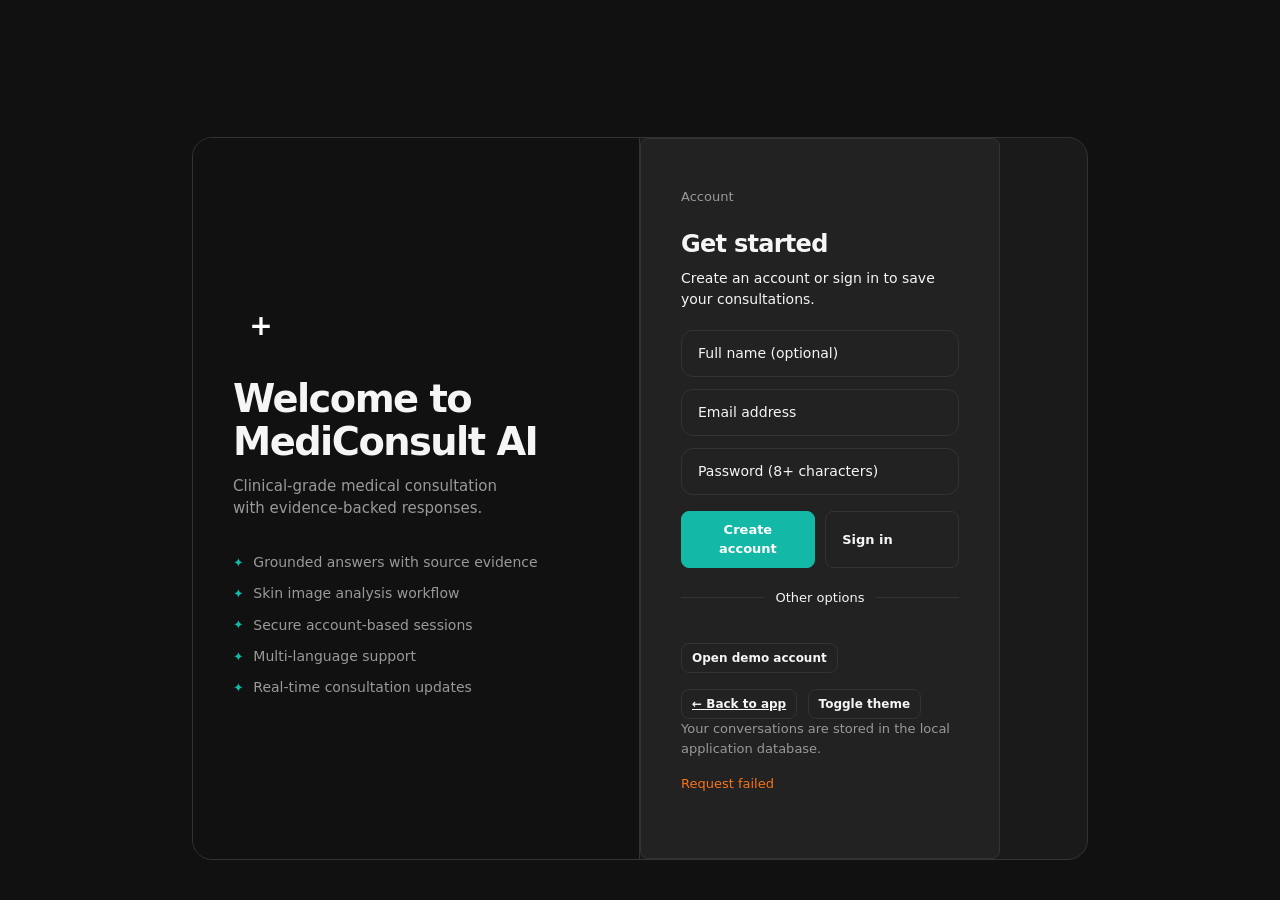
==== web_interface/login.html @ 3e10a83a "Simplify UI/UX - fix bugs and improve user experience - Simplified CSS design system (reduced comple" ====
<!DOCTYPE html>
<html lang="en">

<head>
    <meta charset="UTF-8">
    <meta name="viewport" content="width=device-width, initial-scale=1.0">
    <title>MediConsult AI | Sign In</title>
    <meta name="description" content="Create an account or sign in to MediConsult AI to access secure medical consultations.">
    <link rel="preconnect" href="https://fonts.googleapis.com">
    <link rel="preconnect" href="https://fonts.gstatic.com" crossorigin>
    <link
        href="https://fonts.googleapis.com/css2?family=Manrope:wght@400;500;600;700;800&family=Space+Grotesk:wght@500;600;700&display=swap"
        rel="stylesheet">
    <link rel="stylesheet" href="css/chat_style.css?v=4.0">
    <script src="https://accounts.google.com/gsi/client" async defer></script>
    <script src="js/config.js" defer></script>
    <script src="js/utils.js" defer></script>
    <script src="js/api.js" defer></script>
    <script src="js/auth.js" defer></script>
    <style>
        body {
            display: grid;
            place-items: center;
            padding: 1.5rem;
            min-height: 100vh;
        }

        .login-wrapper {
            width: min(100%, 56rem);
            display: grid;
            grid-template-columns: 1fr 1fr;
            overflow: hidden;
            background: var(--bg2);
            border: 1px solid var(--border);
            border-radius: 1.25rem;
            box-shadow: var(--shadow-lg);
        }

        .login-hero {
            padding: 3rem 2.5rem;
            display: flex;
            flex-direction: column;
            justify-content: center;
            background: var(--bg);
            border-right: 1px solid var(--border);
            position: relative;
            overflow: hidden;
        }

        .login-hero::before {
            content: '';
            position: absolute;
            top: -20%;
            right: -20%;
            width: 280px;
            height: 280px;
            border-radius: 50%;
            background: radial-gradient(circle, var(--glow), transparent 70%);
            filter: blur(40px);
            pointer-events: none;
        }

        .login-hero .brand-mark__icon {
            width: 3.5rem;
            height: 3.5rem;
            font-size: 1.75rem;
            font-weight: 800;
            margin-bottom: 1.5rem;
            background: var(--gradient);
            color: #fff;
            border-radius: 1rem;
            display: grid;
            place-items: center;
        }

        .login-hero h1 {
            margin: 0 0 0.75rem;
            font-family: var(--font-display);
            font-size: clamp(1.8rem, 4vw, 2.4rem);
            line-height: 1.1;
            letter-spacing: -0.04em;
        }

        .login-hero p {
            color: var(--text2);
            font-size: 0.9375rem;
            margin: 0;
            max-width: 28ch;
        }

        .login-features {
            display: grid;
            gap: 0.65rem;
            margin-top: 2rem;
            padding: 0;
            list-style: none;
        }

        .login-features li {
            font-size: 0.875rem;
            display: flex;
            align-items: center;
            gap: 0.6rem;
            color: var(--text2);
        }

        .login-features li::before {
            content: '✦';
            color: var(--accent);
            font-size: 0.8rem;
            flex-shrink: 0;
        }

        .login-card {
            padding: 3rem 2.5rem;
            display: flex;
            flex-direction: column;
            justify-content: center;
        }

        .auth-form {
            display: grid;
            gap: 0.75rem;
            margin-top: 1.25rem;
        }

        .auth-form input {
            width: 100%;
            padding: 0.75rem 1rem;
            border-radius: 0.75rem;
            border: 1px solid var(--border);
            background: var(--card);
            color: var(--text);
            font-size: 0.875rem;
            transition: all var(--dur) var(--ease);
        }

        .auth-form input:focus {
            outline: none;
            border-color: var(--accent);
            background: var(--bg2);
            box-shadow: 0 0 0 3px var(--glow);
        }

        .auth-form input::placeholder {
            color: var(--text3);
        }

        .auth-row {
            display: grid;
            gap: 0.65rem;
            grid-template-columns: repeat(2, minmax(0, 1fr));
            margin-top: 0.25rem;
        }

        .auth-separator {
            display: flex;
            align-items: center;
            gap: 0.75rem;
            margin: 1.25rem 0;
            color: var(--text3);
            font-size: 0.8125rem;
        }

        .auth-separator::before,
        .auth-separator::after {
            content: '';
            flex: 1;
            height: 1px;
            background: var(--border);
        }

        .login-status,
        .login-helper {
            color: var(--text3);
            font-size: 0.8125rem;
            margin-top: 1rem;
        }

        .login-actions,
        .optional-auth {
            display: flex;
            gap: 0.65rem;
            flex-wrap: wrap;
            margin-top: 1rem;
        }

        @media (max-width: 720px) {
            .login-wrapper {
                grid-template-columns: 1fr;
            }

            .login-hero {
                padding: 2rem 1.5rem;
                border-right: none;
                border-bottom: 1px solid var(--border);
            }

            .login-features {
                display: none;
            }

            .login-card {
                padding: 2rem 1.5rem;
            }
        }
    </style>
</head>

<body data-theme="dark">
    <div class="page-noise" aria-hidden="true"></div>
    <div class="ambient ambient-one" aria-hidden="true"></div>
    <div class="ambient ambient-two" aria-hidden="true"></div>

    <main class="glass-card login-wrapper" id="loginWrapper">
        <div class="login-hero">
            <div class="brand-mark__icon">+</div>
            <h1>Welcome to MediConsult AI</h1>
            <p>Clinical-grade medical consultation with evidence-backed responses.</p>

            <ul class="login-features">
                <li>Grounded answers with source evidence</li>
                <li>Skin image analysis workflow</li>
                <li>Secure account-based sessions</li>
                <li>Multi-language support</li>
                <li>Real-time consultation updates</li>
            </ul>
        </div>

        <div class="login-card">
            <p class="eyebrow">Account</p>
            <h2 style="margin:0.25rem 0 0.35rem;font-family:var(--font-display);font-size:1.5rem;letter-spacing:-0.03em">Get started</h2>
            <p style="color:var(--text-muted);font-size:0.875rem;margin:0">Create an account or sign in to save your consultations.</p>

            <form class="auth-form" id="authForm">
                <input id="fullNameInput" type="text" placeholder="Full name (optional)" autocomplete="name">
                <input id="emailInput" type="email" placeholder="Email address" required autocomplete="email">
                <input id="passwordInput" type="password" placeholder="Password (8+ characters)" minlength="8" required
                    autocomplete="new-password">
                <div class="auth-row">
                    <button class="btn btn-primary" id="registerBtn" type="submit">Create account</button>
                    <button class="btn btn-secondary" id="loginBtn" type="button">Sign in</button>
                </div>
            </form>

            <div class="auth-separator">Other options</div>
            <div class="optional-auth">
                <div id="googleSection" hidden>
                    <div id="g_id_signin"></div>
                </div>
                <button class="btn btn-ghost btn-sm" id="demoLoginBtn" type="button" hidden>Open demo
                    account</button>
            </div>

            <div class="login-actions">
                <a class="btn btn-secondary btn-sm" href="/">← Back to app</a>
                <button class="btn btn-ghost btn-sm" id="toggleThemeBtn" type="button">Toggle theme</button>
            </div>

            <p class="login-helper">Your conversations are stored in the local application database.</p>
            <p class="login-status" id="loginStatus" style="color:var(--danger)">Loading authentication options…</p>
        </div>
    </main>

    <script>
        document.addEventListener('DOMContentLoaded', async () => {
            const currentUser = await window.auth.ensureSession();
            if (currentUser) {
                window.location.href = '/';
                return;
            }

            const fullNameInput = document.getElementById('fullNameInput');
            const emailInput = document.getElementById('emailInput');
            const passwordInput = document.getElementById('passwordInput');
            const loginStatus = document.getElementById('loginStatus');
            const registerBtn = document.getElementById('registerBtn');
            const loginBtn = document.getElementById('loginBtn');
            const demoButton = document.getElementById('demoLoginBtn');
            const toggleThemeBtn = document.getElementById('toggleThemeBtn');

            const withPendingState = async (message, action) => {
                registerBtn.disabled = true;
                loginBtn.disabled = true;
                demoButton.disabled = true;
                loginStatus.textContent = message;
                try {
                    await action();
                } finally {
                    registerBtn.disabled = false;
                    loginBtn.disabled = false;
                    demoButton.disabled = false;
                }
            };

            toggleThemeBtn.addEventListener('click', () => {
                document.body.dataset.theme = document.body.dataset.theme === 'dark' ? 'light' : 'dark';
            });

            document.getElementById('authForm').addEventListener('submit', async (event) => {
                event.preventDefault();
                await withPendingState('Creating account…', async () => {
                    const user = await window.auth.registerLocal({
                        fullName: fullNameInput.value.trim(),
                        email: emailInput.value.trim(),
                        password: passwordInput.value,
                    });
                    loginStatus.textContent = `Signed in as ${user.email}`;
                    window.location.href = '/';
                }).catch((error) => {
                    loginStatus.textContent = error.message;
                });
            });

            loginBtn.addEventListener('click', async () => {
                await withPendingState('Signing in…', async () => {
                    const user = await window.auth.loginLocal({
                        email: emailInput.value.trim(),
                        password: passwordInput.value,
                    });
                    loginStatus.textContent = `Signed in as ${user.email}`;
                    window.location.href = '/';
                }).catch((error) => {
                    loginStatus.textContent = error.message;
                });
            });

            demoButton.addEventListener('click', async () => {
                await withPendingState('Opening demo account…', async () => {
                    await window.auth.loginDemo('Guest Reviewer');
                    window.location.href = '/';
                }).catch((error) => {
                    loginStatus.textContent = error.message;
                });
            });

            try {
                const config = await window.api.getAuthConfig();
                const authModes = ['Local account access is ready.'];
                if (config.google_enabled) authModes.push('Google sign-in available.');
                if (config.demo_enabled) authModes.push('Demo access optional.');
                loginStatus.textContent = authModes.join(' ');

                if (config.demo_enabled) {
                    demoButton.hidden = false;
                }

                if (config.google_enabled && window.google?.accounts?.id) {
                    document.getElementById('googleSection').hidden = false;
                    window.google.accounts.id.initialize({
                        client_id: config.google_client_id,
                        callback: async ({ credential }) => {
                            loginStatus.textContent = 'Verifying Google sign-in…';
                            try {
                                const payload = await window.api.authenticateGoogle(credential);
                                window.auth.persistSession(payload);
                                window.location.href = '/';
                            } catch (error) {
                                loginStatus.textContent = error.message;
                            }
                        },
                    });

                    window.google.accounts.id.renderButton(document.getElementById('g_id_signin'), {
                        theme: 'outline',
                        size: 'large',
                        text: 'continue_with',
                        shape: 'pill',
                    });
                }
            } catch (error) {
                loginStatus.textContent = error.message;
            }
        });
    </script>
</body>

</html>
---- web_interface/css/chat_style.css ----
/* MediConsult AI — Simplified Design System */

:root {
  --font: system-ui, sans-serif;
  --bg: #fafafa; --bg2: #fff; --text: #1a1a1a; --text2: #666;
  --accent: #0d9488; --success: #16a34a; --danger: #ea580c;
  --border: #e5e5e5; --card: #fff;
  --shadow: 0 1px 3px rgba(0,0,0,0.1);
  --radius: 8px;
}

body[data-theme='dark'] {
  --bg: #111; --bg2: #1a1a1a; --text: #f5f5f5; --text2: #999;
  --accent: #14b8a6; --success: #22c55e; --danger: #f97316;
  --border: #333; --card: #222;
  --shadow: 0 1px 3px rgba(0,0,0,0.3);
}

* { box-sizing: border-box; margin: 0; padding: 0; }
body { font-family: var(--font); font-size: 14px; line-height: 1.5; background: var(--bg); color: var(--text); min-height: 100vh; }
button, input, textarea { font: inherit; }
button { cursor: pointer; }
a { color: var(--accent); }

/* ── Buttons ───────────────────────────────────── */
.btn { display: inline-flex; align-items: center; gap: 6px; padding: 8px 16px; border-radius: var(--radius); font-weight: 600; font-size: 13px; border: 1px solid var(--border); background: var(--card); color: var(--text); transition: all 150ms; }
.btn:hover { background: var(--bg); }
.btn-primary { background: var(--accent); color: #fff; border-color: var(--accent); }
.btn-primary:hover { opacity: 0.9; }
.btn-sm { padding: 5px 10px; font-size: 12px; }
.btn-icon { width: 32px; height: 32px; padding: 0; border-radius: 6px; display: grid; place-items: center; }
.btn-danger { background: rgba(239,68,68,0.1); color: #ef4444; border-color: rgba(239,68,68,0.2); }

/* ── Header ────────────────────────────────────── */
.site-header { position: sticky; top: 0; z-index: 50; display: flex; align-items: center; justify-content: space-between; padding: 8px 16px; background: var(--bg); border-bottom: 1px solid var(--border); }
.brand { display: flex; align-items: center; gap: 8px; font-weight: 700; font-size: 15px; }
.brand-icon { width: 32px; height: 32px; border-radius: 6px; background: var(--accent); display: grid; place-items: center; color: #fff; font-weight: 700; }
.header-actions { display: flex; gap: 8px; }
.language-pill select { background: var(--card); border: 1px solid var(--border); color: var(--text); padding: 4px 8px; border-radius: 4px; }

/* ── App Layout ─────────────────────────────────── */
.app-layout { display: grid; grid-template-columns: 260px 1fr; height: calc(100vh - 49px); }
.app-sidebar { border-right: 1px solid var(--border); display: flex; flex-direction: column; overflow: hidden; }
.sidebar-top { padding: 8px; border-bottom: 1px solid var(--border); }
.sidebar-search { width: 100%; padding: 8px 12px; border-radius: var(--radius); border: 1px solid var(--border); background: var(--card); color: var(--text); font-size: 13px; }
.sidebar-search:focus { outline: none; border-color: var(--accent); }
.session-list { flex: 1; overflow-y: auto; padding: 8px; display: flex; flex-direction: column; gap: 4px; }
.session-item { padding: 10px 12px; border-radius: var(--radius); cursor: pointer; transition: background 150ms; display: flex; flex-direction: column; gap: 2px; position: relative; }
.session-item:hover { background: var(--bg); }
.session-item.is-active { background: var(--bg); border-left: 2px solid var(--accent); }
.session-item__title { font-weight: 600; font-size: 13px; white-space: nowrap; overflow: hidden; text-overflow: ellipsis; }
.session-item__snippet { color: var(--text2); font-size: 12px; display: -webkit-box; -webkit-box-orient: vertical; -webkit-line-clamp: 1; overflow: hidden; }
.session-item__delete { position: absolute; top: 8px; right: 8px; width: 24px; height: 24px; border-radius: 4px; display: grid; place-items: center; opacity: 0; transition: opacity 150ms; color: var(--text2); background: transparent; border: none; font-size: 14px; }
.session-item:hover .session-item__delete { opacity: 1; }
.session-item__delete:hover { background: rgba(249,115,22,0.1); color: var(--danger); }
.sidebar-bottom { padding: 8px; border-top: 1px solid var(--border); display: flex; gap: 8px; flex-wrap: wrap; }

/* ── Chat Area ─────────────────────────────────── */
.chat-area { display: flex; flex-direction: column; overflow: hidden; }
.chat-top { padding: 10px 16px; border-bottom: 1px solid var(--border); display: flex; align-items: center; justify-content: space-between; }
.chat-title { font-weight: 600; font-size: 14px; }
.messages-area { flex: 1; overflow-y: auto; padding: 16px; display: flex; flex-direction: column; gap: 12px; }

/* ── Welcome Screen ────────────────────────────── */
.welcome-card { display: flex; flex-direction: column; align-items: center; justify-content: center; text-align: center; padding: 48px 24px; flex: 1; }
.welcome-card h3 { font-size: 20px; margin-bottom: 8px; }
.welcome-card p { color: var(--text2); margin-bottom: 24px; }
.prompt-grid { display: grid; grid-template-columns: repeat(2, 1fr); gap: 8px; width: 100%; max-width: 400px; }
.prompt-button { text-align: left; padding: 12px 16px; border-radius: var(--radius); border: 1px solid var(--border); background: var(--card); color: var(--text); font-size: 13px; cursor: pointer; transition: all 150ms; line-height: 1.4; }
.prompt-button:hover { border-color: var(--accent); background: var(--bg); }
.trust-checklist { display: grid; grid-template-columns: repeat(3, 1fr); gap: 8px; width: 100%; max-width: 400px; margin-top: 24px; }
.trust-checklist article { padding: 12px; border-radius: var(--radius); background: var(--card); border: 1px solid var(--border); text-align: left; }
.trust-checklist strong { display: block; font-size: 13px; margin-bottom: 4px; }
.trust-checklist p { margin: 0; font-size: 12px; color: var(--text2); }

/* ── Chat Messages ─────────────────────────────── */
.chat-message { display: flex; flex-direction: column; gap: 4px; }
.chat-message--user { align-items: flex-end; }
.chat-message--assistant { align-items: flex-start; }
.chat-message__bubble { padding: 12px 16px; max-width: 520px; border-radius: 12px; font-size: 14px; line-height: 1.6; border: 1px solid var(--border); }
.chat-message--user .chat-message__bubble { background: var(--card); }
.chat-message--assistant .chat-message__bubble { background: rgba(20,184,166,0.06); }
.chat-message__header { display: flex; align-items: center; justify-content: space-between; gap: 12px; margin-bottom: 4px; }
.chat-message__title { font-weight: 600; font-size: 12px; }
.chat-message__time { font-size: 11px; color: var(--text2); }
.message-body { color: var(--text2); font-size: 13px; line-height: 1.7; }
.message-body p:first-child { margin-top: 0; }
.message-body p:last-child { margin-bottom: 0; }
.message-body a { color: var(--accent); text-decoration: underline; }
.message-body code { padding: 2px 4px; border-radius: 4px; background: var(--bg); font-size: 0.9em; }

.chat-message__image { margin-top: 8px; border-radius: 8px; overflow: hidden; border: 1px solid var(--border); max-width: 300px; }
.confidence-high, .confidence-medium, .confidence-low { display: inline-flex; padding: 3px 8px; border-radius: 999px; font-size: 11px; font-weight: 600; }
.confidence-high { background: rgba(34,197,94,0.1); color: var(--success); }
.confidence-medium { background: rgba(245,158,11,0.1); color: #d97706; }
.confidence-low { background: rgba(249,115,22,0.1); color: var(--danger); }

.typing-indicator { display: inline-flex; gap: 4px; padding: 4px 0; }
.typing-indicator span { width: 6px; height: 6px; border-radius: 50%; background: var(--accent); animation: bounce 1.4s infinite; }
.typing-indicator span:nth-child(2) { animation-delay: 0.15s; }
.typing-indicator span:nth-child(3) { animation-delay: 0.3s; }
@keyframes bounce { 0%, 80%, 100% { opacity: 0.25; } 40% { opacity: 1; } }

/* ── Composer ──────────────────────────────────── */
.composer { padding: 12px 16px; border-top: 1px solid var(--border); background: var(--bg); }
.composer-shell { display: flex; align-items: end; gap: 8px; padding: 8px; border: 1px solid var(--border); border-radius: 12px; background: var(--card); transition: border-color 150ms; }
.composer-shell:focus-within { border-color: var(--accent); }
.composer-shell textarea { flex: 1; min-height: 20px; max-height: 120px; border: none; background: transparent; color: var(--text); resize: none; font-size: 14px; padding: 4px 8px; line-height: 1.5; }
.composer-shell textarea::placeholder { color: var(--text2); }
.upload-trigger { padding: 6px 12px; border-radius: 6px; border: 1px solid var(--border); background: transparent; color: var(--text2); font-size: 12px; font-weight: 600; cursor: pointer; transition: all 150ms; }
.upload-trigger:hover { background: var(--bg); color: var(--text); }
.composer-note { margin: 4px 0 0; color: var(--text2); font-size: 11px; text-align: center; }
.image-preview { display: flex; align-items: center; gap: 12px; padding: 8px 12px; border: 1px solid var(--border); border-radius: var(--radius); background: var(--card); }
.image-preview img { width: 48px; height: 48px; object-fit: cover; border-radius: 6px; }
.image-preview__meta { flex: 1; }
.image-preview__meta p { margin: 0; font-weight: 600; font-size: 13px; }
.image-preview__meta span { font-size: 12px; color: var(--text2); }

/* ── Service tabs ─────────────────────────────── */
.service-tabs { display: flex; gap: 4px; padding: 4px; border-radius: var(--radius); background: var(--card); border: 1px solid var(--border); }
.service-tab { padding: 6px 12px; border: none; border-radius: 6px; background: transparent; color: var(--text2); font-weight: 600; font-size: 12px; cursor: pointer; transition: all 150ms; }
.service-tab:hover { color: var(--text); }
.service-tab.is-active { background: var(--bg); color: var(--text); }
.service-tab:disabled { opacity: 0.4; cursor: not-allowed; }

body[data-service='vision'] #sendBtn { display: none; }
body[data-service='vision'] #visionAnalyzeBtn { display: inline-flex; }
body[data-service='vision'] #userInput { display: none; }
body[data-service='history'] .messages-area, body[data-service='history'] .composer { display: none; }

/* ── Toast ─────────────────────────────────────── */
.toast-stack { position: fixed; right: 16px; bottom: 16px; display: flex; flex-direction: column; gap: 8px; z-index: 100; }
.toast { min-width: 240px; max-width: 320px; padding: 12px 16px; border-radius: var(--radius); border: 1px solid var(--border); background: var(--bg2); box-shadow: var(--shadow); display: flex; align-items: flex-start; gap: 8px; }
.toast--success { border-left: 3px solid var(--success); }
.toast--warning { border-left: 3px solid var(--danger); }
.toast strong { display: block; font-size: 13px; margin-bottom: 2px; }
.toast span { color: var(--text2); font-size: 12px; }
.toast-close { background: none; border: none; color: var(--text2); font-size: 16px; cursor: pointer; padding: 0 4px; }
.toast-close:hover { color: var(--text); }

/* ── Notification ──────────────────────────────── */
.notification-panel { position: fixed; top: 57px; right: 16px; width: min(320px, calc(100vw - 32px)); max-height: 70vh; padding: 12px; border: 1px solid var(--border); border-radius: var(--radius); background: var(--bg2); box-shadow: var(--shadow); opacity: 0; pointer-events: none; transition: opacity 200ms; z-index: 60; }
.notification-panel.is-visible { opacity: 1; pointer-events: auto; }
.panel-header { display: flex; justify-content: space-between; align-items: center; margin-bottom: 8px; }
.panel-header h2 { font-size: 14px; }
.notification-list { display: flex; flex-direction: column; gap: 8px; max-height: 50vh; overflow-y: auto; }
.notification-item { padding: 10px; border-radius: var(--radius); border: 1px solid var(--border); background: var(--card); }
.notification-item strong { display: block; font-size: 13px; margin-bottom: 2px; }
.notification-item p { margin: 0; font-size: 12px; color: var(--text2); }
.notification-badge { min-width: 16px; height: 16px; border-radius: 999px; display: inline-grid; place-items: center; padding: 0 4px; background: var(--danger); color: #fff; font-size: 10px; font-weight: 700; margin-left: 4px; }

/* ── Empty State ───────────────────────────────── */
.empty-state { padding: 24px; text-align: center; color: var(--text2); font-size: 13px; }

/* ── Login Page ────────────────────────────────── */
.login-page { display: grid; place-items: center; min-height: 100vh; padding: 24px; }
.login-card { width: min(100%, 360px); padding: 24px; border-radius: var(--radius); background: var(--card); border: 1px solid var(--border); }
.login-card h1 { margin: 0 0 4px; font-size: 20px; }
.login-card > p { color: var(--text2); font-size: 13px; margin: 0 0 16px; }
.auth-form { display: flex; flex-direction: column; gap: 8px; }
.auth-form input { width: 100%; padding: 10px 12px; border-radius: var(--radius); border: 1px solid var(--border); background: var(--card); color: var(--text); font-size: 14px; }
.auth-form input:focus { outline: none; border-color: var(--accent); }
.auth-row { display: grid; grid-template-columns: 1fr 1fr; gap: 8px; }
.login-actions { display: flex; gap: 8px; margin-top: 12px; }
.login-status { color: var(--text2); font-size: 12px; margin-top: 8px; }

/* ── Hidden elements for compat ────────────────── */
.workspace-main__header, .workspace-rail { display: none; }

/* ── Screen Reader ──────────────────────────────── */
.sr-only { position: absolute; width: 1px; height: 1px; padding: 0; margin: -1px; overflow: hidden; clip: rect(0,0,0,0); white-space: nowrap; border: 0; }

/* ── Responsive ────────────────────────────────── */
@media (max-width: 768px) {
  .app-layout { grid-template-columns: 1fr; }
  .app-sidebar { display: none; }
  .prompt-grid { grid-template-columns: 1fr; }
  .trust-checklist { grid-template-columns: 1fr; }
  .toast-stack { right: 8px; bottom: 8px; left: 8px; }
  .toast { max-width: 100%; }
  .notification-panel { right: 8px; left: 8px; width: auto; }
}

/* ── Touch-friendly ─────────────────────────────── */
@media (pointer: coarse) {
  .btn { min-height: 44px; }
  .session-item__delete { opacity: 1; }
  .prompt-button { min-height: 48px; }
}

/* ── Accessibility ──────────────────────────────── */
:focus-visible { outline: 2px solid var(--accent); outline-offset: 2px; }
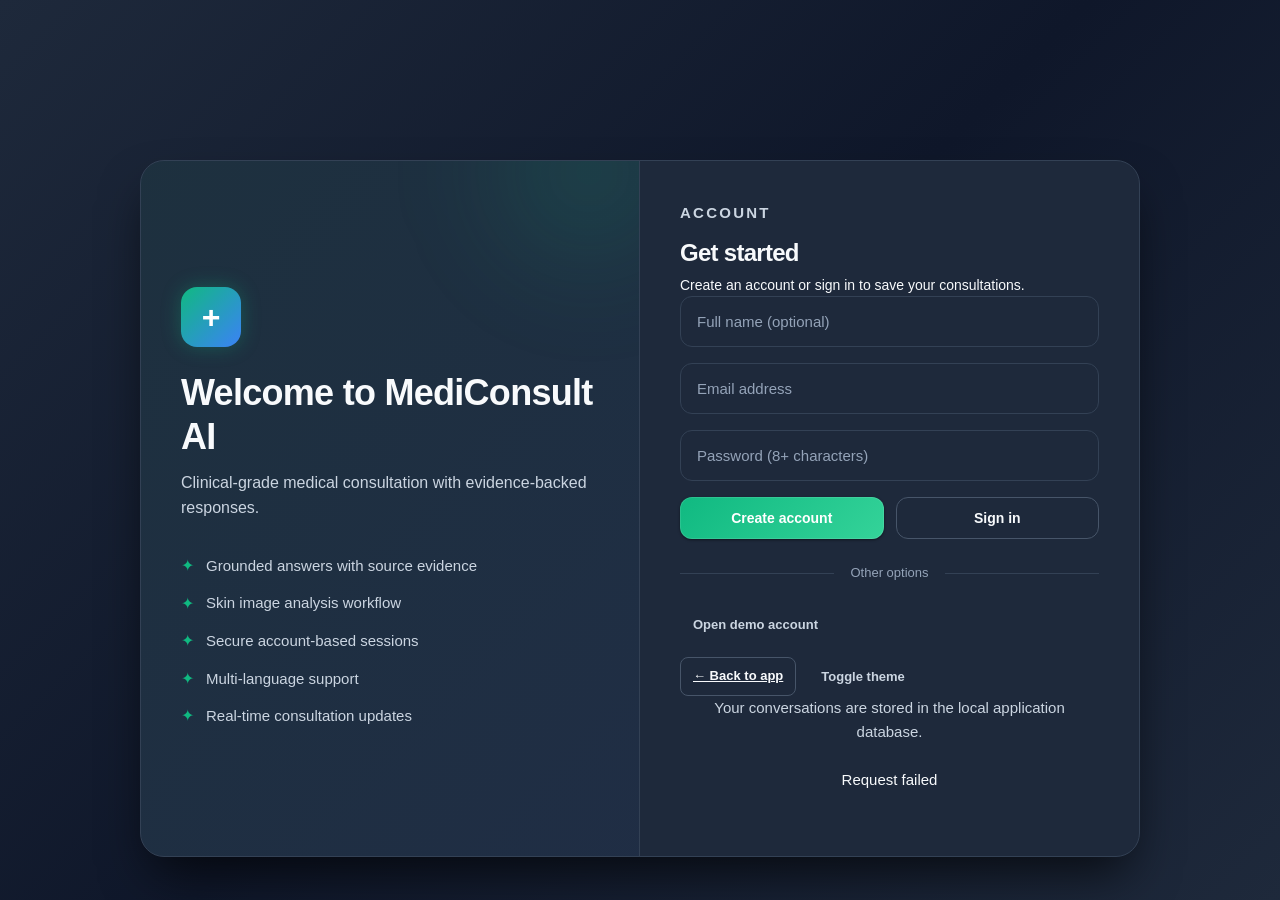
==== commit fc8d6de2: "feat: enhance UI with modern medical design system - Add enhanced_style.css with professional medica" ====
--- a/web_interface/login.html
+++ b/web_interface/login.html
@@ -11,7 +11,7 @@
     <link
         href="https://fonts.googleapis.com/css2?family=Manrope:wght@400;500;600;700;800&family=Space+Grotesk:wght@500;600;700&display=swap"
         rel="stylesheet">
-    <link rel="stylesheet" href="css/chat_style.css?v=4.0">
+    <link rel="stylesheet" href="css/enhanced_style.css">
     <script src="https://accounts.google.com/gsi/client" async defer></script>
     <script src="js/config.js" defer></script>
     <script src="js/utils.js" defer></script>
@@ -23,186 +23,7 @@
             place-items: center;
             padding: 1.5rem;
             min-height: 100vh;
-        }
-
-        .login-wrapper {
-            width: min(100%, 56rem);
-            display: grid;
-            grid-template-columns: 1fr 1fr;
-            overflow: hidden;
-            background: var(--bg2);
-            border: 1px solid var(--border);
-            border-radius: 1.25rem;
-            box-shadow: var(--shadow-lg);
-        }
-
-        .login-hero {
-            padding: 3rem 2.5rem;
-            display: flex;
-            flex-direction: column;
-            justify-content: center;
-            background: var(--bg);
-            border-right: 1px solid var(--border);
-            position: relative;
-            overflow: hidden;
-        }
-
-        .login-hero::before {
-            content: '';
-            position: absolute;
-            top: -20%;
-            right: -20%;
-            width: 280px;
-            height: 280px;
-            border-radius: 50%;
-            background: radial-gradient(circle, var(--glow), transparent 70%);
-            filter: blur(40px);
-            pointer-events: none;
-        }
-
-        .login-hero .brand-mark__icon {
-            width: 3.5rem;
-            height: 3.5rem;
-            font-size: 1.75rem;
-            font-weight: 800;
-            margin-bottom: 1.5rem;
-            background: var(--gradient);
-            color: #fff;
-            border-radius: 1rem;
-            display: grid;
-            place-items: center;
-        }
-
-        .login-hero h1 {
-            margin: 0 0 0.75rem;
-            font-family: var(--font-display);
-            font-size: clamp(1.8rem, 4vw, 2.4rem);
-            line-height: 1.1;
-            letter-spacing: -0.04em;
-        }
-
-        .login-hero p {
-            color: var(--text2);
-            font-size: 0.9375rem;
-            margin: 0;
-            max-width: 28ch;
-        }
-
-        .login-features {
-            display: grid;
-            gap: 0.65rem;
-            margin-top: 2rem;
-            padding: 0;
-            list-style: none;
-        }
-
-        .login-features li {
-            font-size: 0.875rem;
-            display: flex;
-            align-items: center;
-            gap: 0.6rem;
-            color: var(--text2);
-        }
-
-        .login-features li::before {
-            content: '✦';
-            color: var(--accent);
-            font-size: 0.8rem;
-            flex-shrink: 0;
-        }
-
-        .login-card {
-            padding: 3rem 2.5rem;
-            display: flex;
-            flex-direction: column;
-            justify-content: center;
-        }
-
-        .auth-form {
-            display: grid;
-            gap: 0.75rem;
-            margin-top: 1.25rem;
-        }
-
-        .auth-form input {
-            width: 100%;
-            padding: 0.75rem 1rem;
-            border-radius: 0.75rem;
-            border: 1px solid var(--border);
-            background: var(--card);
-            color: var(--text);
-            font-size: 0.875rem;
-            transition: all var(--dur) var(--ease);
-        }
-
-        .auth-form input:focus {
-            outline: none;
-            border-color: var(--accent);
-            background: var(--bg2);
-            box-shadow: 0 0 0 3px var(--glow);
-        }
-
-        .auth-form input::placeholder {
-            color: var(--text3);
-        }
-
-        .auth-row {
-            display: grid;
-            gap: 0.65rem;
-            grid-template-columns: repeat(2, minmax(0, 1fr));
-            margin-top: 0.25rem;
-        }
-
-        .auth-separator {
-            display: flex;
-            align-items: center;
-            gap: 0.75rem;
-            margin: 1.25rem 0;
-            color: var(--text3);
-            font-size: 0.8125rem;
-        }
-
-        .auth-separator::before,
-        .auth-separator::after {
-            content: '';
-            flex: 1;
-            height: 1px;
-            background: var(--border);
-        }
-
-        .login-status,
-        .login-helper {
-            color: var(--text3);
-            font-size: 0.8125rem;
-            margin-top: 1rem;
-        }
-
-        .login-actions,
-        .optional-auth {
-            display: flex;
-            gap: 0.65rem;
-            flex-wrap: wrap;
-            margin-top: 1rem;
-        }
-
-        @media (max-width: 720px) {
-            .login-wrapper {
-                grid-template-columns: 1fr;
-            }
-
-            .login-hero {
-                padding: 2rem 1.5rem;
-                border-right: none;
-                border-bottom: 1px solid var(--border);
-            }
-
-            .login-features {
-                display: none;
-            }
-
-            .login-card {
-                padding: 2rem 1.5rem;
-            }
+            background: linear-gradient(135deg, var(--bg-secondary) 0%, var(--bg-primary) 50%, var(--bg-secondary) 100%);
         }
     </style>
 </head>
--- a/web_interface/css/enhanced_style.css
+++ b/web_interface/css/enhanced_style.css
@@ -0,0 +1,2113 @@
+/* ============================================
+   MEDI BOT - ENHANCED MODERN UI
+   Professional Medical Aesthetic Design
+   ============================================ */
+
+/* CSS Reset & Base */
+*, *::before, *::after {
+  margin: 0;
+  padding: 0;
+  box-sizing: border-box;
+}
+
+:root {
+  /* Primary Medical Palette */
+  --primary-50: #ecfdf5;
+  --primary-100: #d1fae5;
+  --primary-200: #a7f3d0;
+  --primary-300: #6ee7b7;
+  --primary-400: #34d399;
+  --primary-500: #10b981;
+  --primary-600: #059669;
+  --primary-700: #047857;
+  --primary-800: #065f46;
+  --primary-900: #064e3b;
+
+  /* Secondary Blue - Medical Trust */
+  --blue-50: #eff6ff;
+  --blue-100: #dbeafe;
+  --blue-200: #bfdbfe;
+  --blue-300: #93c5fd;
+  --blue-400: #60a5fa;
+  --blue-500: #3b82f6;
+  --blue-600: #2563eb;
+  --blue-700: #1d4ed8;
+  --blue-800: #1e40af;
+  --blue-900: #1e3a8a;
+
+  /* Warm Accents */
+  --amber-400: #fbbf24;
+  --amber-500: #f59e0b;
+  --rose-400: #fb7185;
+  --rose-500: #f43f5e;
+
+  /* Neutral Scale */
+  --slate-50: #f8fafc;
+  --slate-100: #f1f5f9;
+  --slate-200: #e2e8f0;
+  --slate-300: #cbd5e1;
+  --slate-400: #94a3b8;
+  --slate-500: #64748b;
+  --slate-600: #475569;
+  --slate-700: #334155;
+  --slate-800: #1e293b;
+  --slate-900: #0f172a;
+
+  /* Semantic Colors */
+  --color-success: #10b981;
+  --color-warning: #f59e0b;
+  --color-error: #ef4444;
+  --color-info: #3b82f6;
+
+  /* Light Theme Variables */
+  --bg-primary: #ffffff;
+  --bg-secondary: #f8fafc;
+  --bg-tertiary: #f1f5f9;
+  --bg-elevated: #ffffff;
+
+  --text-primary: #0f172a;
+  --text-secondary: #475569;
+  --text-tertiary: #64748b;
+  --text-inverse: #ffffff;
+
+  --border-subtle: #e2e8f0;
+  --border-default: #cbd5e1;
+  --border-strong: #94a3b8;
+
+  --accent-primary: #059669;
+  --accent-secondary: #10b981;
+  --accent-hover: #047857;
+
+  /* Shadows */
+  --shadow-xs: 0 1px 2px 0 rgba(0, 0, 0, 0.05);
+  --shadow-sm: 0 1px 3px 0 rgba(0, 0, 0, 0.1), 0 1px 2px -1px rgba(0, 0, 0, 0.1);
+  --shadow-md: 0 4px 6px -1px rgba(0, 0, 0, 0.1), 0 2px 4px -2px rgba(0, 0, 0, 0.1);
+  --shadow-lg: 0 10px 15px -3px rgba(0, 0, 0, 0.1), 0 4px 6px -4px rgba(0, 0, 0, 0.1);
+  --shadow-xl: 0 20px 25px -5px rgba(0, 0, 0, 0.1), 0 8px 10px -6px rgba(0, 0, 0, 0.1);
+  --shadow-2xl: 0 25px 50px -12px rgba(0, 0, 0, 0.25);
+
+  /* Medical Glow */
+  --glow-primary: 0 0 20px rgba(16, 185, 129, 0.3);
+  --glow-blue: 0 0 20px rgba(59, 130, 246, 0.3);
+  --glow-amber: 0 0 20px rgba(245, 158, 11, 0.3);
+
+  /* Spacing */
+  --space-1: 0.25rem;
+  --space-2: 0.5rem;
+  --space-3: 0.75rem;
+  --space-4: 1rem;
+  --space-5: 1.25rem;
+  --space-6: 1.5rem;
+  --space-8: 2rem;
+  --space-10: 2.5rem;
+  --space-12: 3rem;
+  --space-16: 4rem;
+
+  /* Radius */
+  --radius-sm: 6px;
+  --radius-md: 8px;
+  --radius-lg: 12px;
+  --radius-xl: 16px;
+  --radius-2xl: 24px;
+  --radius-full: 9999px;
+
+  /* Transitions */
+  --transition-fast: 150ms cubic-bezier(0.4, 0, 0.2, 1);
+  --transition-base: 200ms cubic-bezier(0.4, 0, 0.2, 1);
+  --transition-slow: 300ms cubic-bezier(0.4, 0, 0.2, 1);
+  --transition-slower: 500ms cubic-bezier(0.4, 0, 0.2, 1);
+
+  /* Typography */
+  --font-sans: 'Inter', -apple-system, BlinkMacSystemFont, 'Segoe UI', Roboto, sans-serif;
+  --font-display: 'Inter', sans-serif;
+  --font-mono: 'JetBrains Mono', 'Fira Code', monospace;
+
+  /* Z-index Scale */
+  --z-base: 0;
+  --z-dropdown: 100;
+  --z-sticky: 200;
+  --z-fixed: 300;
+  --z-modal-backdrop: 400;
+  --z-modal: 500;
+  --z-popover: 600;
+  --z-tooltip: 700;
+}
+
+/* Dark Theme */
+[data-theme="dark"] {
+  --bg-primary: #0f172a;
+  --bg-secondary: #1e293b;
+  --bg-tertiary: #334155;
+  --bg-elevated: #1e293b;
+
+  --text-primary: #f8fafc;
+  --text-secondary: #cbd5e1;
+  --text-tertiary: #94a3b8;
+  --text-inverse: #0f172a;
+
+  --border-subtle: #334155;
+  --border-default: #475569;
+  --border-strong: #64748b;
+
+  --accent-primary: #10b981;
+  --accent-secondary: #34d399;
+  --accent-hover: #059669;
+
+  --shadow-xs: 0 1px 2px 0 rgba(0, 0, 0, 0.3);
+  --shadow-sm: 0 1px 3px 0 rgba(0, 0, 0, 0.4), 0 1px 2px -1px rgba(0, 0, 0, 0.3);
+  --shadow-md: 0 4px 6px -1px rgba(0, 0, 0, 0.5), 0 2px 4px -2px rgba(0, 0, 0, 0.4);
+  --shadow-lg: 0 10px 15px -3px rgba(0, 0, 0, 0.5), 0 4px 6px -4px rgba(0, 0, 0, 0.4);
+  --shadow-xl: 0 20px 25px -5px rgba(0, 0, 0, 0.5), 0 8px 10px -6px rgba(0, 0, 0, 0.4);
+  --shadow-2xl: 0 25px 50px -12px rgba(0, 0, 0, 0.7);
+}
+
+html {
+  scroll-behavior: smooth;
+  -webkit-font-smoothing: antialiased;
+  -moz-osx-font-smoothing: grayscale;
+}
+
+body {
+  font-family: var(--font-sans);
+  font-size: 14px;
+  line-height: 1.6;
+  background: var(--bg-primary);
+  color: var(--text-primary);
+  min-height: 100vh;
+  overflow-x: hidden;
+  transition: background-color var(--transition-slow), color var(--transition-slow);
+}
+
+/* ============================================
+   ANIMATIONS & KEYFRAMES
+   ============================================ */
+@keyframes fadeIn {
+  from { opacity: 0; }
+  to { opacity: 1; }
+}
+
+@keyframes fadeInUp {
+  from {
+    opacity: 0;
+    transform: translateY(20px);
+  }
+  to {
+    opacity: 1;
+    transform: translateY(0);
+  }
+}
+
+@keyframes fadeInDown {
+  from {
+    opacity: 0;
+    transform: translateY(-10px);
+  }
+  to {
+    opacity: 1;
+    transform: translateY(0);
+  }
+}
+
+@keyframes slideInLeft {
+  from {
+    opacity: 0;
+    transform: translateX(-20px);
+  }
+  to {
+    opacity: 1;
+    transform: translateX(0);
+  }
+}
+
+@keyframes slideInRight {
+  from {
+    opacity: 0;
+    transform: translateX(20px);
+  }
+  to {
+    opacity: 1;
+    transform: translateX(0);
+  }
+}
+
+@keyframes scaleIn {
+  from {
+    opacity: 0;
+    transform: scale(0.95);
+  }
+  to {
+    opacity: 1;
+    transform: scale(1);
+  }
+}
+
+@keyframes pulse {
+  0%, 100% { opacity: 1; }
+  50% { opacity: 0.5; }
+}
+
+@keyframes shimmer {
+  0% { background-position: -1000px 0; }
+  100% { background-position: 1000px 0; }
+}
+
+@keyframes float {
+  0%, 100% { transform: translateY(0px); }
+  50% { transform: translateY(-10px); }
+}
+
+@keyframes typing {
+  0%, 60%, 100% { transform: translateY(0); }
+  30% { transform: translateY(-4px); }
+}
+
+@keyframes heartbeat {
+  0%, 100% { transform: scale(1); }
+  14% { transform: scale(1.1); }
+  28% { transform: scale(1); }
+  42% { transform: scale(1.1); }
+  70% { transform: scale(1); }
+}
+
+@keyframes spin {
+  from { transform: rotate(0deg); }
+  to { transform: rotate(360deg); }
+}
+
+@keyframes gradient-shift {
+  0% { background-position: 0% 50%; }
+  50% { background-position: 100% 50%; }
+  100% { background-position: 0% 50%; }
+}
+
+@keyframes glow-pulse {
+  0%, 100% { box-shadow: 0 0 5px var(--accent-primary), 0 0 10px var(--accent-primary); }
+  50% { box-shadow: 0 0 20px var(--accent-primary), 0 0 30px var(--accent-primary); }
+}
+
+/* ============================================
+   UTILITY CLASSES
+   ============================================ */
+.animate-fade-in { animation: fadeIn var(--transition-slow) forwards; }
+.animate-fade-in-up { animation: fadeInUp var(--transition-slow) forwards; }
+.animate-fade-in-down { animation: fadeInDown var(--transition-base) forwards; }
+.animate-slide-in-left { animation: slideInLeft var(--transition-slow) forwards; }
+.animate-slide-in-right { animation: slideInRight var(--transition-slow) forwards; }
+.animate-scale-in { animation: scaleIn var(--transition-base) forwards; }
+.animate-float { animation: float 3s ease-in-out infinite; }
+.animate-pulse { animation: pulse 2s ease-in-out infinite; }
+.animate-heartbeat { animation: heartbeat 1.5s ease-in-out infinite; }
+.animate-spin { animation: spin 1s linear infinite; }
+
+.delay-100 { animation-delay: 100ms; }
+.delay-200 { animation-delay: 200ms; }
+.delay-300 { animation-delay: 300ms; }
+.delay-400 { animation-delay: 400ms; }
+.delay-500 { animation-delay: 500ms; }
+
+/* ============================================
+   TYPOGRAPHY
+   ============================================ */
+h1, h2, h3, h4, h5, h6 {
+  font-weight: 600;
+  line-height: 1.3;
+  color: var(--text-primary);
+  letter-spacing: -0.02em;
+}
+
+h1 { font-size: 2rem; }
+h2 { font-size: 1.5rem; }
+h3 { font-size: 1.25rem; }
+h4 { font-size: 1.125rem; }
+h5 { font-size: 1rem; }
+h6 { font-size: 0.875rem; }
+
+.text-gradient {
+  background: linear-gradient(135deg, var(--accent-primary) 0%, var(--blue-500) 100%);
+  -webkit-background-clip: text;
+  -webkit-text-fill-color: transparent;
+  background-clip: text;
+}
+
+.text-gradient-animated {
+  background: linear-gradient(90deg, var(--accent-primary), var(--blue-500), var(--accent-primary));
+  background-size: 200% auto;
+  -webkit-background-clip: text;
+  -webkit-text-fill-color: transparent;
+  background-clip: text;
+  animation: gradient-shift 3s ease infinite;
+}
+
+/* ============================================
+   BUTTONS
+   ============================================ */
+.btn {
+  display: inline-flex;
+  align-items: center;
+  justify-content: center;
+  gap: var(--space-2);
+  padding: var(--space-3) var(--space-5);
+  border-radius: var(--radius-lg);
+  font-weight: 600;
+  font-size: 0.875rem;
+  border: 1px solid transparent;
+  background: var(--bg-tertiary);
+  color: var(--text-primary);
+  cursor: pointer;
+  transition: all var(--transition-base);
+  position: relative;
+  overflow: hidden;
+}
+
+.btn::before {
+  content: '';
+  position: absolute;
+  top: 0;
+  left: -100%;
+  width: 100%;
+  height: 100%;
+  background: linear-gradient(90deg, transparent, rgba(255,255,255,0.2), transparent);
+  transition: left var(--transition-slow);
+}
+
+.btn:hover::before {
+  left: 100%;
+}
+
+.btn:hover {
+  transform: translateY(-1px);
+  box-shadow: var(--shadow-md);
+}
+
+.btn:active {
+  transform: translateY(0);
+}
+
+.btn-primary {
+  background: linear-gradient(135deg, var(--accent-primary) 0%, var(--accent-secondary) 100%);
+  color: white;
+  border: none;
+  box-shadow: var(--shadow-sm), 0 0 0 1px rgba(255,255,255,0.1) inset;
+}
+
+.btn-primary:hover {
+  background: linear-gradient(135deg, var(--accent-hover) 0%, var(--accent-primary) 100%);
+  box-shadow: var(--shadow-md), var(--glow-primary);
+}
+
+.btn-secondary {
+  background: var(--bg-elevated);
+  color: var(--text-primary);
+  border: 1px solid var(--border-default);
+}
+
+.btn-secondary:hover {
+  background: var(--bg-tertiary);
+  border-color: var(--border-strong);
+}
+
+.btn-ghost {
+  background: transparent;
+  color: var(--text-secondary);
+  border: 1px solid transparent;
+}
+
+.btn-ghost:hover {
+  background: var(--bg-tertiary);
+  color: var(--text-primary);
+}
+
+.btn-danger {
+  background: rgba(239, 68, 68, 0.1);
+  color: var(--color-error);
+  border: 1px solid rgba(239, 68, 68, 0.2);
+}
+
+.btn-danger:hover {
+  background: rgba(239, 68, 68, 0.2);
+}
+
+.btn-sm {
+  padding: var(--space-2) var(--space-3);
+  font-size: 0.8125rem;
+  border-radius: var(--radius-md);
+}
+
+.btn-lg {
+  padding: var(--space-4) var(--space-6);
+  font-size: 1rem;
+  border-radius: var(--radius-xl);
+}
+
+.btn-icon {
+  width: 36px;
+  height: 36px;
+  padding: 0;
+  border-radius: var(--radius-md);
+  display: grid;
+  place-items: center;
+}
+
+.btn:disabled {
+  opacity: 0.5;
+  cursor: not-allowed;
+  transform: none !important;
+}
+
+/* ============================================
+   HEADER
+   ============================================ */
+.site-header {
+  position: sticky;
+  top: 0;
+  z-index: var(--z-sticky);
+  display: flex;
+  align-items: center;
+  justify-content: space-between;
+  padding: var(--space-3) var(--space-5);
+  background: rgba(var(--bg-primary), 0.8);
+  backdrop-filter: blur(12px);
+  border-bottom: 1px solid var(--border-subtle);
+  transition: all var(--transition-base);
+}
+
+[data-theme="dark"] .site-header {
+  background: rgba(15, 23, 42, 0.85);
+}
+
+.brand {
+  display: flex;
+  align-items: center;
+  gap: var(--space-3);
+  font-weight: 700;
+  font-size: 1.125rem;
+  text-decoration: none;
+  color: var(--text-primary);
+}
+
+.brand-icon {
+  width: 38px;
+  height: 38px;
+  border-radius: var(--radius-lg);
+  background: linear-gradient(135deg, var(--accent-primary) 0%, var(--blue-500) 100%);
+  display: grid;
+  place-items: center;
+  color: white;
+  font-weight: 700;
+  font-size: 1.25rem;
+  box-shadow: var(--glow-primary);
+  animation: heartbeat 2s ease-in-out infinite;
+}
+
+.header-actions {
+  display: flex;
+  align-items: center;
+  gap: var(--space-3);
+}
+
+.language-pill {
+  display: flex;
+  align-items: center;
+  gap: var(--space-2);
+  padding: var(--space-2) var(--space-3);
+  background: var(--bg-tertiary);
+  border-radius: var(--radius-full);
+  border: 1px solid var(--border-subtle);
+  font-size: 0.8125rem;
+  color: var(--text-secondary);
+  transition: all var(--transition-base);
+}
+
+.language-pill:hover {
+  border-color: var(--border-default);
+}
+
+.language-pill select {
+  background: transparent;
+  border: none;
+  color: var(--text-primary);
+  font-weight: 600;
+  cursor: pointer;
+  font-size: 0.8125rem;
+}
+
+.language-pill select:focus {
+  outline: none;
+}
+
+/* ============================================
+   LANDING PAGE - HERO
+   ============================================ */
+.landing {
+  min-height: 100vh;
+  background: linear-gradient(180deg, var(--bg-primary) 0%, var(--bg-secondary) 100%);
+}
+
+.hero {
+  position: relative;
+  padding: var(--space-16) var(--space-6);
+  display: flex;
+  align-items: center;
+  justify-content: center;
+  min-height: 80vh;
+  overflow: hidden;
+}
+
+.hero::before {
+  content: '';
+  position: absolute;
+  top: -50%;
+  left: -50%;
+  width: 200%;
+  height: 200%;
+  background: radial-gradient(ellipse at 30% 20%, rgba(16, 185, 129, 0.08) 0%, transparent 50%),
+              radial-gradient(ellipse at 70% 80%, rgba(59, 130, 246, 0.06) 0%, transparent 50%);
+  animation: float 6s ease-in-out infinite;
+  pointer-events: none;
+}
+
+.hero-inner {
+  position: relative;
+  z-index: 1;
+  max-width: 800px;
+  text-align: center;
+  animation: fadeInUp var(--transition-slower) forwards;
+}
+
+.hero-badge {
+  display: inline-flex;
+  align-items: center;
+  gap: var(--space-2);
+  padding: var(--space-2) var(--space-4);
+  background: rgba(16, 185, 129, 0.1);
+  border: 1px solid rgba(16, 185, 129, 0.2);
+  border-radius: var(--radius-full);
+  font-size: 0.875rem;
+  font-weight: 600;
+  color: var(--accent-primary);
+  margin-bottom: var(--space-6);
+  animation: fadeInDown var(--transition-slow) 0.2s backwards;
+}
+
+.hero-badge::before {
+  content: '';
+  width: 8px;
+  height: 8px;
+  background: var(--accent-primary);
+  border-radius: 50%;
+  animation: pulse 2s ease-in-out infinite;
+}
+
+.hero h1 {
+  font-size: clamp(2.5rem, 5vw, 4rem);
+  font-weight: 800;
+  line-height: 1.1;
+  margin-bottom: var(--space-6);
+  animation: fadeInUp var(--transition-slow) 0.3s backwards;
+}
+
+.hero h1 span {
+  background: linear-gradient(135deg, var(--accent-primary) 0%, var(--blue-500) 50%, var(--accent-secondary) 100%);
+  -webkit-background-clip: text;
+  -webkit-text-fill-color: transparent;
+  background-clip: text;
+}
+
+.hero p {
+  font-size: 1.25rem;
+  color: var(--text-secondary);
+  max-width: 600px;
+  margin: 0 auto var(--space-8);
+  line-height: 1.7;
+  animation: fadeInUp var(--transition-slow) 0.4s backwards;
+}
+
+.hero-cta {
+  display: flex;
+  gap: var(--space-4);
+  justify-content: center;
+  flex-wrap: wrap;
+  animation: fadeInUp var(--transition-slow) 0.5s backwards;
+}
+
+.hero-cta .btn-primary {
+  padding: var(--space-4) var(--space-8);
+  font-size: 1rem;
+  box-shadow: var(--shadow-lg), var(--glow-primary);
+}
+
+.hero-cta .btn-secondary {
+  padding: var(--space-4) var(--space-8);
+  font-size: 1rem;
+}
+
+/* ============================================
+   FEATURES SECTION
+   ============================================ */
+.section-label {
+  text-align: center;
+  max-width: 600px;
+  margin: 0 auto var(--space-10);
+}
+
+.section-label > span {
+  display: inline-block;
+  font-size: 0.875rem;
+  font-weight: 600;
+  text-transform: uppercase;
+  letter-spacing: 0.1em;
+  color: var(--accent-primary);
+  margin-bottom: var(--space-3);
+}
+
+.section-label h2 {
+  font-size: clamp(1.75rem, 3vw, 2.25rem);
+  margin-bottom: var(--space-3);
+}
+
+.section-label p {
+  color: var(--text-secondary);
+  font-size: 1.125rem;
+}
+
+.features {
+  padding: var(--space-16) var(--space-6);
+  background: var(--bg-secondary);
+}
+
+.features-grid {
+  display: grid;
+  grid-template-columns: repeat(auto-fit, minmax(320px, 1fr));
+  gap: var(--space-6);
+  max-width: 1200px;
+  margin: 0 auto;
+}
+
+.feature-card {
+  padding: var(--space-6);
+  background: var(--bg-elevated);
+  border: 1px solid var(--border-subtle);
+  border-radius: var(--radius-xl);
+  transition: all var(--transition-base);
+  position: relative;
+  overflow: hidden;
+}
+
+.feature-card::before {
+  content: '';
+  position: absolute;
+  top: 0;
+  left: 0;
+  right: 0;
+  height: 3px;
+  background: linear-gradient(90deg, var(--accent-primary), var(--blue-500));
+  transform: scaleX(0);
+  transition: transform var(--transition-base);
+}
+
+.feature-card:hover {
+  transform: translateY(-4px);
+  box-shadow: var(--shadow-xl);
+  border-color: var(--border-default);
+}
+
+.feature-card:hover::before {
+  transform: scaleX(1);
+}
+
+.feature-icon {
+  width: 48px;
+  height: 48px;
+  border-radius: var(--radius-lg);
+  display: grid;
+  place-items: center;
+  font-size: 1.5rem;
+  margin-bottom: var(--space-4);
+}
+
+.feature-icon.teal {
+  background: rgba(16, 185, 129, 0.1);
+  color: var(--accent-primary);
+}
+
+.feature-icon.blue {
+  background: rgba(59, 130, 246, 0.1);
+  color: var(--blue-500);
+}
+
+.feature-icon.purple {
+  background: rgba(139, 92, 246, 0.1);
+  color: #8b5cf6;
+}
+
+.feature-icon.amber {
+  background: rgba(245, 158, 11, 0.1);
+  color: var(--amber-500);
+}
+
+.feature-icon.green {
+  background: rgba(34, 197, 94, 0.1);
+  color: var(--color-success);
+}
+
+.feature-icon.rose {
+  background: rgba(244, 63, 94, 0.1);
+  color: var(--rose-500);
+}
+
+.feature-card h3 {
+  font-size: 1.125rem;
+  margin-bottom: var(--space-2);
+}
+
+.feature-card p {
+  color: var(--text-secondary);
+  font-size: 0.9375rem;
+  line-height: 1.6;
+}
+
+/* ============================================
+   HOW IT WORKS - STEPS
+   ============================================ */
+.steps {
+  padding: var(--space-16) var(--space-6);
+}
+
+.steps-grid {
+  display: grid;
+  grid-template-columns: repeat(auto-fit, minmax(280px, 1fr));
+  gap: var(--space-6);
+  max-width: 1000px;
+  margin: 0 auto;
+  position: relative;
+}
+
+.steps-grid::before {
+  content: '';
+  position: absolute;
+  top: 40px;
+  left: 15%;
+  right: 15%;
+  height: 2px;
+  background: linear-gradient(90deg, var(--accent-primary), var(--blue-500));
+  opacity: 0.3;
+  z-index: 0;
+}
+
+.step-card {
+  position: relative;
+  z-index: 1;
+  text-align: center;
+  padding: var(--space-8) var(--space-6);
+  background: var(--bg-elevated);
+  border: 1px solid var(--border-subtle);
+  border-radius: var(--radius-xl);
+  transition: all var(--transition-base);
+}
+
+.step-card:hover {
+  transform: translateY(-4px);
+  box-shadow: var(--shadow-lg);
+}
+
+.step-num {
+  width: 56px;
+  height: 56px;
+  border-radius: 50%;
+  background: linear-gradient(135deg, var(--accent-primary) 0%, var(--blue-500) 100%);
+  color: white;
+  font-size: 1.5rem;
+  font-weight: 700;
+  display: grid;
+  place-items: center;
+  margin: 0 auto var(--space-5);
+  box-shadow: var(--glow-primary);
+}
+
+.step-card h3 {
+  font-size: 1.25rem;
+  margin-bottom: var(--space-3);
+}
+
+.step-card p {
+  color: var(--text-secondary);
+  font-size: 0.9375rem;
+}
+
+/* ============================================
+   CTA SECTION
+   ============================================ */
+.landing-cta {
+  padding: var(--space-16) var(--space-6);
+  background: linear-gradient(135deg, var(--bg-secondary) 0%, var(--bg-tertiary) 100%);
+}
+
+.landing-cta-box {
+  max-width: 600px;
+  margin: 0 auto;
+  padding: var(--space-10);
+  background: var(--bg-elevated);
+  border: 1px solid var(--border-subtle);
+  border-radius: var(--radius-2xl);
+  text-align: center;
+  box-shadow: var(--shadow-xl);
+  position: relative;
+  overflow: hidden;
+}
+
+.landing-cta-box::before {
+  content: '';
+  position: absolute;
+  top: 0;
+  left: 0;
+  right: 0;
+  bottom: 0;
+  background: radial-gradient(ellipse at top, rgba(16, 185, 129, 0.1) 0%, transparent 70%);
+  pointer-events: none;
+}
+
+.landing-cta-box h2 {
+  font-size: 1.875rem;
+  margin-bottom: var(--space-3);
+}
+
+.landing-cta-box p {
+  color: var(--text-secondary);
+  margin-bottom: var(--space-6);
+}
+
+/* ============================================
+   FOOTER
+   ============================================ */
+.landing-footer {
+  padding: var(--space-8) var(--space-6);
+  text-align: center;
+  background: var(--bg-secondary);
+  border-top: 1px solid var(--border-subtle);
+}
+
+.landing-footer p {
+  color: var(--text-tertiary);
+  font-size: 0.875rem;
+  margin-bottom: var(--space-2);
+}
+
+.landing-footer a {
+  color: var(--accent-primary);
+  text-decoration: none;
+}
+
+.landing-footer a:hover {
+  text-decoration: underline;
+}
+
+/* ============================================
+   APP LAYOUT - CHAT WORKSPACE
+   ============================================ */
+.app-layout {
+  display: grid;
+  grid-template-columns: 280px 1fr;
+  height: calc(100vh - 65px);
+  background: var(--bg-primary);
+}
+
+.app-sidebar {
+  display: flex;
+  flex-direction: column;
+  background: var(--bg-secondary);
+  border-right: 1px solid var(--border-subtle);
+  overflow: hidden;
+}
+
+.sidebar-top {
+  padding: var(--space-4);
+  border-bottom: 1px solid var(--border-subtle);
+}
+
+.sidebar-top .btn {
+  width: 100%;
+  justify-content: center;
+}
+
+.sidebar-search {
+  width: 100%;
+  padding: var(--space-3) var(--space-4);
+  margin-top: var(--space-3);
+  border: 1px solid var(--border-subtle);
+  border-radius: var(--radius-lg);
+  background: var(--bg-elevated);
+  color: var(--text-primary);
+  font-size: 0.875rem;
+  transition: all var(--transition-base);
+}
+
+.sidebar-search:focus {
+  outline: none;
+  border-color: var(--accent-primary);
+  box-shadow: 0 0 0 3px rgba(16, 185, 129, 0.1);
+}
+
+.sidebar-search::placeholder {
+  color: var(--text-tertiary);
+}
+
+.session-list {
+  flex: 1;
+  overflow-y: auto;
+  padding: var(--space-3);
+  display: flex;
+  flex-direction: column;
+  gap: var(--space-2);
+}
+
+.session-item {
+  padding: var(--space-3) var(--space-4);
+  border-radius: var(--radius-lg);
+  cursor: pointer;
+  transition: all var(--transition-base);
+  position: relative;
+  border: 1px solid transparent;
+}
+
+.session-item:hover {
+  background: var(--bg-tertiary);
+  border-color: var(--border-subtle);
+}
+
+.session-item.is-active {
+  background: rgba(16, 185, 129, 0.08);
+  border-color: rgba(16, 185, 129, 0.2);
+  border-left: 3px solid var(--accent-primary);
+}
+
+.session-item__title {
+  font-weight: 600;
+  font-size: 0.875rem;
+  white-space: nowrap;
+  overflow: hidden;
+  text-overflow: ellipsis;
+  color: var(--text-primary);
+}
+
+.session-item__snippet {
+  font-size: 0.8125rem;
+  color: var(--text-tertiary);
+  white-space: nowrap;
+  overflow: hidden;
+  text-overflow: ellipsis;
+  margin-top: var(--space-1);
+}
+
+.session-item__delete {
+  position: absolute;
+  top: var(--space-2);
+  right: var(--space-2);
+  width: 28px;
+  height: 28px;
+  border-radius: var(--radius-md);
+  display: grid;
+  place-items: center;
+  opacity: 0;
+  transition: all var(--transition-base);
+  background: transparent;
+  border: none;
+  color: var(--text-tertiary);
+  cursor: pointer;
+}
+
+.session-item:hover .session-item__delete {
+  opacity: 1;
+}
+
+.session-item__delete:hover {
+  background: rgba(239, 68, 68, 0.1);
+  color: var(--color-error);
+}
+
+.sidebar-bottom {
+  padding: var(--space-4);
+  border-top: 1px solid var(--border-subtle);
+  display: flex;
+  gap: var(--space-2);
+  flex-wrap: wrap;
+}
+
+.sidebar-bottom .btn {
+  flex: 1;
+  min-width: 80px;
+}
+
+/* ============================================
+   CHAT AREA
+   ============================================ */
+.chat-area {
+  display: flex;
+  flex-direction: column;
+  overflow: hidden;
+  background: var(--bg-primary);
+}
+
+.chat-top {
+  padding: var(--space-4) var(--space-6);
+  border-bottom: 1px solid var(--border-subtle);
+  display: flex;
+  align-items: center;
+  justify-content: space-between;
+  background: rgba(var(--bg-primary), 0.8);
+  backdrop-filter: blur(8px);
+}
+
+.chat-title {
+  font-weight: 600;
+  font-size: 1rem;
+  color: var(--text-primary);
+}
+
+.chat-top-actions {
+  display: flex;
+  align-items: center;
+  gap: var(--space-3);
+}
+
+.service-tabs {
+  display: flex;
+  gap: var(--space-1);
+  padding: var(--space-1);
+  background: var(--bg-secondary);
+  border: 1px solid var(--border-subtle);
+  border-radius: var(--radius-lg);
+}
+
+.service-tab {
+  padding: var(--space-2) var(--space-4);
+  border: none;
+  border-radius: var(--radius-md);
+  background: transparent;
+  color: var(--text-secondary);
+  font-weight: 600;
+  font-size: 0.8125rem;
+  cursor: pointer;
+  transition: all var(--transition-base);
+  display: flex;
+  align-items: center;
+  gap: var(--space-2);
+}
+
+.service-tab:hover {
+  color: var(--text-primary);
+  background: var(--bg-tertiary);
+}
+
+.service-tab.is-active {
+  background: var(--bg-elevated);
+  color: var(--accent-primary);
+  box-shadow: var(--shadow-sm);
+}
+
+.service-hint {
+  padding: var(--space-3) var(--space-6);
+  font-size: 0.8125rem;
+  color: var(--text-tertiary);
+  background: var(--bg-secondary);
+  border-bottom: 1px solid var(--border-subtle);
+}
+
+/* ============================================
+   MESSAGES AREA
+   ============================================ */
+.messages-area {
+  flex: 1;
+  overflow-y: auto;
+  padding: var(--space-6);
+  display: flex;
+  flex-direction: column;
+  gap: var(--space-4);
+}
+
+.welcome-card {
+  display: flex;
+  flex-direction: column;
+  align-items: center;
+  justify-content: center;
+  text-align: center;
+  padding: var(--space-12) var(--space-6);
+  flex: 1;
+  animation: fadeInUp var(--transition-slow) forwards;
+}
+
+.welcome-card__header {
+  max-width: 500px;
+  margin-bottom: var(--space-8);
+}
+
+.eyebrow {
+  display: inline-block;
+  font-size: 0.75rem;
+  font-weight: 700;
+  text-transform: uppercase;
+  letter-spacing: 0.15em;
+  color: var(--accent-primary);
+  margin-bottom: var(--space-3);
+}
+
+.welcome-card h3 {
+  font-size: 1.75rem;
+  margin-bottom: var(--space-3);
+}
+
+.welcome-card__header > p {
+  color: var(--text-secondary);
+  font-size: 1rem;
+}
+
+.prompt-grid {
+  display: grid;
+  grid-template-columns: repeat(2, 1fr);
+  gap: var(--space-3);
+  width: 100%;
+  max-width: 500px;
+}
+
+.prompt-button {
+  text-align: left;
+  padding: var(--space-4);
+  border-radius: var(--radius-lg);
+  border: 1px solid var(--border-subtle);
+  background: var(--bg-elevated);
+  color: var(--text-primary);
+  font-size: 0.875rem;
+  cursor: pointer;
+  transition: all var(--transition-base);
+  line-height: 1.5;
+}
+
+.prompt-button:hover {
+  border-color: var(--accent-primary);
+  background: rgba(16, 185, 129, 0.05);
+  transform: translateY(-2px);
+  box-shadow: var(--shadow-md);
+}
+
+.trust-checklist {
+  display: grid;
+  grid-template-columns: repeat(3, 1fr);
+  gap: var(--space-4);
+  width: 100%;
+  max-width: 600px;
+  margin-top: var(--space-10);
+}
+
+.trust-checklist article {
+  padding: var(--space-4);
+  border-radius: var(--radius-lg);
+  background: var(--bg-elevated);
+  border: 1px solid var(--border-subtle);
+  text-align: left;
+  transition: all var(--transition-base);
+}
+
+.trust-checklist article:hover {
+  border-color: var(--border-default);
+  transform: translateY(-2px);
+}
+
+.trust-checklist strong {
+  display: flex;
+  align-items: center;
+  gap: var(--space-2);
+  font-size: 0.875rem;
+  margin-bottom: var(--space-2);
+  color: var(--text-primary);
+}
+
+.trust-checklist p {
+  margin: 0;
+  font-size: 0.8125rem;
+  color: var(--text-secondary);
+  line-height: 1.5;
+}
+
+/* ============================================
+   CHAT MESSAGES
+   ============================================ */
+.chat-message {
+  display: flex;
+  flex-direction: column;
+  gap: var(--space-2);
+  max-width: 85%;
+  animation: fadeInUp var(--transition-base) forwards;
+}
+
+.chat-message--user {
+  align-items: flex-end;
+  align-self: flex-end;
+}
+
+.chat-message--assistant {
+  align-items: flex-start;
+  align-self: flex-start;
+}
+
+.chat-message__bubble {
+  padding: var(--space-4) var(--space-5);
+  border-radius: var(--radius-xl);
+  font-size: 0.9375rem;
+  line-height: 1.7;
+  border: 1px solid var(--border-subtle);
+  position: relative;
+}
+
+.chat-message--user .chat-message__bubble {
+  background: linear-gradient(135deg, var(--accent-primary) 0%, var(--accent-secondary) 100%);
+  color: white;
+  border: none;
+  border-bottom-right-radius: var(--radius-sm);
+}
+
+.chat-message--assistant .chat-message__bubble {
+  background: var(--bg-elevated);
+  color: var(--text-primary);
+  border-bottom-left-radius: var(--radius-sm);
+}
+
+.chat-message__header {
+  display: flex;
+  align-items: center;
+  gap: var(--space-3);
+  margin-bottom: var(--space-2);
+}
+
+.chat-message__title {
+  font-weight: 600;
+  font-size: 0.8125rem;
+  color: var(--text-secondary);
+}
+
+.chat-message__time {
+  font-size: 0.75rem;
+  color: var(--text-tertiary);
+}
+
+.message-body {
+  color: inherit;
+}
+
+.message-body p:first-child {
+  margin-top: 0;
+}
+
+.message-body p:last-child {
+  margin-bottom: 0;
+}
+
+.message-body p {
+  margin: var(--space-2) 0;
+}
+
+.message-body a {
+  color: inherit;
+  text-decoration: underline;
+  opacity: 0.9;
+}
+
+.message-body code {
+  padding: var(--space-1) var(--space-2);
+  border-radius: var(--radius-sm);
+  background: rgba(0, 0, 0, 0.1);
+  font-family: var(--font-mono);
+  font-size: 0.85em;
+}
+
+[data-theme="dark"] .message-body code {
+  background: rgba(255, 255, 255, 0.1);
+}
+
+.chat-message__image {
+  margin-top: var(--space-3);
+  border-radius: var(--radius-lg);
+  overflow: hidden;
+  border: 1px solid var(--border-subtle);
+  max-width: 300px;
+}
+
+.chat-message__image img {
+  width: 100%;
+  height: auto;
+  display: block;
+}
+
+/* Confidence indicators */
+.confidence-badge {
+  display: inline-flex;
+  align-items: center;
+  gap: var(--space-1);
+  padding: var(--space-1) var(--space-3);
+  border-radius: var(--radius-full);
+  font-size: 0.75rem;
+  font-weight: 600;
+  margin-top: var(--space-3);
+}
+
+.confidence-high {
+  background: rgba(34, 197, 94, 0.15);
+  color: #16a34a;
+}
+
+.confidence-medium {
+  background: rgba(245, 158, 11, 0.15);
+  color: #d97706;
+}
+
+.confidence-low {
+  background: rgba(239, 68, 68, 0.15);
+  color: #dc2626;
+}
+
+/* Typing indicator */
+.typing-indicator {
+  display: inline-flex;
+  align-items: center;
+  gap: var(--space-1);
+  padding: var(--space-3) var(--space-4);
+}
+
+.typing-indicator span {
+  width: 8px;
+  height: 8px;
+  border-radius: 50%;
+  background: var(--accent-primary);
+  animation: typing 1.4s infinite ease-in-out both;
+}
+
+.typing-indicator span:nth-child(1) {
+  animation-delay: -0.32s;
+}
+
+.typing-indicator span:nth-child(2) {
+  animation-delay: -0.16s;
+}
+
+/* ============================================
+   COMPOSER
+   ============================================ */
+.composer {
+  padding: var(--space-4) var(--space-6);
+  border-top: 1px solid var(--border-subtle);
+  background: var(--bg-secondary);
+}
+
+.composer-shell {
+  display: flex;
+  align-items: flex-end;
+  gap: var(--space-3);
+  padding: var(--space-3);
+  border: 1px solid var(--border-subtle);
+  border-radius: var(--radius-xl);
+  background: var(--bg-elevated);
+  transition: all var(--transition-base);
+}
+
+.composer-shell:focus-within {
+  border-color: var(--accent-primary);
+  box-shadow: 0 0 0 3px rgba(16, 185, 129, 0.1), var(--shadow-md);
+}
+
+.composer-shell textarea {
+  flex: 1;
+  min-height: 24px;
+  max-height: 150px;
+  border: none;
+  background: transparent;
+  color: var(--text-primary);
+  resize: none;
+  font-size: 0.9375rem;
+  padding: var(--space-2) var(--space-3);
+  line-height: 1.6;
+  font-family: inherit;
+}
+
+.composer-shell textarea:focus {
+  outline: none;
+}
+
+.composer-shell textarea::placeholder {
+  color: var(--text-tertiary);
+}
+
+.upload-trigger {
+  padding: var(--space-2) var(--space-3);
+  border-radius: var(--radius-md);
+  border: 1px dashed var(--border-default);
+  background: transparent;
+  color: var(--text-tertiary);
+  font-size: 1.25rem;
+  cursor: pointer;
+  transition: all var(--transition-base);
+  display: grid;
+  place-items: center;
+  min-width: 40px;
+  min-height: 40px;
+}
+
+.upload-trigger:hover {
+  border-color: var(--accent-primary);
+  color: var(--accent-primary);
+  background: rgba(16, 185, 129, 0.05);
+}
+
+.composer-note {
+  margin: var(--space-3) 0 0;
+  color: var(--text-tertiary);
+  font-size: 0.75rem;
+  text-align: center;
+}
+
+/* Image preview */
+.image-preview {
+  display: flex;
+  align-items: center;
+  gap: var(--space-4);
+  padding: var(--space-3) var(--space-4);
+  margin-bottom: var(--space-3);
+  border: 1px solid var(--border-subtle);
+  border-radius: var(--radius-lg);
+  background: var(--bg-elevated);
+  animation: slideInUp var(--transition-base) forwards;
+}
+
+.image-preview img {
+  width: 56px;
+  height: 56px;
+  object-fit: cover;
+  border-radius: var(--radius-md);
+}
+
+.image-preview__meta {
+  flex: 1;
+}
+
+.image-preview__meta p {
+  margin: 0;
+  font-weight: 600;
+  font-size: 0.875rem;
+  color: var(--text-primary);
+}
+
+.image-preview__meta span {
+  font-size: 0.8125rem;
+  color: var(--text-tertiary);
+}
+
+.image-preview__actions {
+  display: flex;
+  gap: var(--space-2);
+}
+
+/* ============================================
+   SERVICE PANELS
+   ============================================ */
+.service-panel {
+  padding: var(--space-8) var(--space-6);
+  animation: fadeIn var(--transition-base) forwards;
+}
+
+.service-panel__header {
+  text-align: center;
+  max-width: 500px;
+  margin: 0 auto var(--space-8);
+}
+
+.service-panel__header h3 {
+  font-size: 1.5rem;
+  margin: var(--space-3) 0 var(--space-2);
+}
+
+.service-panel__subtitle {
+  color: var(--text-secondary);
+  font-size: 0.9375rem;
+}
+
+.service-panel__grid {
+  display: grid;
+  grid-template-columns: repeat(3, 1fr);
+  gap: var(--space-4);
+  max-width: 700px;
+  margin: 0 auto;
+}
+
+.rail-card {
+  padding: var(--space-5);
+  background: var(--bg-elevated);
+  border: 1px solid var(--border-subtle);
+  border-radius: var(--radius-xl);
+  text-align: center;
+  transition: all var(--transition-base);
+}
+
+.rail-card:hover {
+  transform: translateY(-4px);
+  box-shadow: var(--shadow-lg);
+  border-color: var(--accent-primary);
+}
+
+.rail-card strong {
+  display: block;
+  font-size: 1.125rem;
+  color: var(--accent-primary);
+  margin-bottom: var(--space-2);
+}
+
+.rail-card p {
+  font-size: 0.875rem;
+  color: var(--text-secondary);
+  margin: 0;
+}
+
+/* ============================================
+   TOAST NOTIFICATIONS
+   ============================================ */
+.toast-stack {
+  position: fixed;
+  right: var(--space-5);
+  bottom: var(--space-5);
+  display: flex;
+  flex-direction: column;
+  gap: var(--space-3);
+  z-index: var(--z-tooltip);
+  max-width: 360px;
+}
+
+.toast {
+  padding: var(--space-4);
+  border-radius: var(--radius-lg);
+  border: 1px solid var(--border-subtle);
+  background: var(--bg-elevated);
+  box-shadow: var(--shadow-xl);
+  display: flex;
+  align-items: flex-start;
+  gap: var(--space-3);
+  animation: slideInRight var(--transition-base) forwards;
+}
+
+.toast--success {
+  border-left: 4px solid var(--color-success);
+}
+
+.toast--warning {
+  border-left: 4px solid var(--color-warning);
+}
+
+.toast--error {
+  border-left: 4px solid var(--color-error);
+}
+
+.toast strong {
+  display: block;
+  font-size: 0.875rem;
+  margin-bottom: var(--space-1);
+  color: var(--text-primary);
+}
+
+.toast span {
+  color: var(--text-secondary);
+  font-size: 0.8125rem;
+}
+
+.toast-close {
+  background: none;
+  border: none;
+  color: var(--text-tertiary);
+  font-size: 1.25rem;
+  cursor: pointer;
+  padding: 0 var(--space-1);
+  margin-left: auto;
+  transition: color var(--transition-fast);
+}
+
+.toast-close:hover {
+  color: var(--text-primary);
+}
+
+/* ============================================
+   NOTIFICATION PANEL
+   ============================================ */
+.notification-panel {
+  position: fixed;
+  top: 70px;
+  right: var(--space-5);
+  width: 360px;
+  max-height: 70vh;
+  padding: var(--space-4);
+  border: 1px solid var(--border-subtle);
+  border-radius: var(--radius-xl);
+  background: var(--bg-elevated);
+  box-shadow: var(--shadow-2xl);
+  opacity: 0;
+  pointer-events: none;
+  transform: translateY(-10px);
+  transition: all var(--transition-base);
+  z-index: var(--z-dropdown);
+}
+
+.notification-panel.is-visible {
+  opacity: 1;
+  pointer-events: auto;
+  transform: translateY(0);
+}
+
+.panel-header {
+  display: flex;
+  justify-content: space-between;
+  align-items: center;
+  margin-bottom: var(--space-4);
+  padding-bottom: var(--space-3);
+  border-bottom: 1px solid var(--border-subtle);
+}
+
+.panel-header h2 {
+  font-size: 1rem;
+}
+
+.notification-list {
+  display: flex;
+  flex-direction: column;
+  gap: var(--space-3);
+  max-height: 50vh;
+  overflow-y: auto;
+}
+
+.notification-item {
+  padding: var(--space-3);
+  border-radius: var(--radius-lg);
+  border: 1px solid var(--border-subtle);
+  background: var(--bg-secondary);
+  transition: all var(--transition-base);
+}
+
+.notification-item:hover {
+  border-color: var(--border-default);
+  transform: translateX(4px);
+}
+
+.notification-item strong {
+  display: block;
+  font-size: 0.875rem;
+  margin-bottom: var(--space-1);
+  color: var(--text-primary);
+}
+
+.notification-item p {
+  margin: 0;
+  font-size: 0.8125rem;
+  color: var(--text-secondary);
+}
+
+.notification-badge {
+  min-width: 18px;
+  height: 18px;
+  border-radius: var(--radius-full);
+  display: inline-flex;
+  align-items: center;
+  justify-content: center;
+  padding: 0 var(--space-1);
+  background: var(--color-error);
+  color: white;
+  font-size: 0.6875rem;
+  font-weight: 700;
+  margin-left: var(--space-2);
+  animation: pulse 2s ease-in-out infinite;
+}
+
+/* ============================================
+   LOGIN PAGE
+   ============================================ */
+.login-body {
+  min-height: 100vh;
+  display: grid;
+  place-items: center;
+  background: linear-gradient(135deg, var(--bg-secondary) 0%, var(--bg-primary) 50%, var(--bg-secondary) 100%);
+  padding: var(--space-6);
+}
+
+.login-wrapper {
+  width: 100%;
+  max-width: 1000px;
+  display: grid;
+  grid-template-columns: 1fr 1fr;
+  overflow: hidden;
+  background: var(--bg-elevated);
+  border: 1px solid var(--border-subtle);
+  border-radius: var(--radius-2xl);
+  box-shadow: var(--shadow-2xl);
+  animation: scaleIn var(--transition-slower) forwards;
+}
+
+.login-hero {
+  padding: var(--space-10);
+  display: flex;
+  flex-direction: column;
+  justify-content: center;
+  background: linear-gradient(135deg, rgba(16, 185, 129, 0.05) 0%, rgba(59, 130, 246, 0.05) 100%);
+  border-right: 1px solid var(--border-subtle);
+  position: relative;
+  overflow: hidden;
+}
+
+.login-hero::before {
+  content: '';
+  position: absolute;
+  top: -20%;
+  right: -20%;
+  width: 300px;
+  height: 300px;
+  border-radius: 50%;
+  background: radial-gradient(circle, rgba(16, 185, 129, 0.15), transparent 70%);
+  filter: blur(40px);
+  pointer-events: none;
+}
+
+.brand-mark__icon {
+  width: 60px;
+  height: 60px;
+  font-size: 2rem;
+  font-weight: 800;
+  margin-bottom: var(--space-6);
+  background: linear-gradient(135deg, var(--accent-primary) 0%, var(--blue-500) 100%);
+  color: white;
+  border-radius: var(--radius-xl);
+  display: grid;
+  place-items: center;
+  box-shadow: var(--glow-primary);
+  animation: heartbeat 2s ease-in-out infinite;
+}
+
+.login-hero h1 {
+  font-size: clamp(1.75rem, 3vw, 2.25rem);
+  margin-bottom: var(--space-3);
+  line-height: 1.2;
+}
+
+.login-hero > p {
+  color: var(--text-secondary);
+  font-size: 1rem;
+  line-height: 1.6;
+}
+
+.login-features {
+  display: grid;
+  gap: var(--space-3);
+  margin-top: var(--space-8);
+  list-style: none;
+}
+
+.login-features li {
+  font-size: 0.9375rem;
+  display: flex;
+  align-items: center;
+  gap: var(--space-3);
+  color: var(--text-secondary);
+}
+
+.login-features li::before {
+  content: '✦';
+  color: var(--accent-primary);
+  font-size: 1rem;
+}
+
+.login-card {
+  padding: var(--space-10);
+  display: flex;
+  flex-direction: column;
+  justify-content: center;
+}
+
+.login-card > .eyebrow {
+  margin-bottom: var(--space-2);
+}
+
+.login-card > h2 {
+  font-size: 1.5rem;
+  margin: 0 0 var(--space-2);
+}
+
+.login-card > p {
+  color: var(--text-secondary);
+  font-size: 0.9375rem;
+  margin: 0 0 var(--space-6);
+}
+
+.auth-form {
+  display: grid;
+  gap: var(--space-4);
+}
+
+.auth-form input {
+  width: 100%;
+  padding: var(--space-4);
+  border-radius: var(--radius-lg);
+  border: 1px solid var(--border-subtle);
+  background: var(--bg-secondary);
+  color: var(--text-primary);
+  font-size: 0.9375rem;
+  transition: all var(--transition-base);
+}
+
+.auth-form input:focus {
+  outline: none;
+  border-color: var(--accent-primary);
+  box-shadow: 0 0 0 3px rgba(16, 185, 129, 0.1);
+}
+
+.auth-form input::placeholder {
+  color: var(--text-tertiary);
+}
+
+.auth-row {
+  display: grid;
+  grid-template-columns: 1fr 1fr;
+  gap: var(--space-3);
+}
+
+.auth-separator {
+  display: flex;
+  align-items: center;
+  gap: var(--space-4);
+  margin: var(--space-6) 0;
+  color: var(--text-tertiary);
+  font-size: 0.8125rem;
+}
+
+.auth-separator::before,
+.auth-separator::after {
+  content: '';
+  flex: 1;
+  height: 1px;
+  background: var(--border-subtle);
+}
+
+.login-actions {
+  display: flex;
+  gap: var(--space-3);
+  margin-top: var(--space-4);
+}
+
+.login-helper {
+  color: var(--text-tertiary);
+  font-size: 0.8125rem;
+  margin-top: var(--space-4);
+  text-align: center;
+}
+
+.login-status {
+  color: var(--text-tertiary);
+  font-size: 0.8125rem;
+  margin-top: var(--space-3);
+  text-align: center;
+  min-height: 20px;
+}
+
+.login-status.error {
+  color: var(--color-error);
+}
+
+.login-status.success {
+  color: var(--color-success);
+}
+
+.optional-auth {
+  display: flex;
+  gap: var(--space-3);
+  flex-wrap: wrap;
+}
+
+/* ============================================
+   SCROLLBAR STYLING
+   ============================================ */
+::-webkit-scrollbar {
+  width: 8px;
+  height: 8px;
+}
+
+::-webkit-scrollbar-track {
+  background: var(--bg-secondary);
+  border-radius: var(--radius-full);
+}
+
+::-webkit-scrollbar-thumb {
+  background: var(--border-strong);
+  border-radius: var(--radius-full);
+}
+
+::-webkit-scrollbar-thumb:hover {
+  background: var(--text-tertiary);
+}
+
+/* ============================================
+   ACCESSIBILITY
+   ============================================ */
+.sr-only {
+  position: absolute;
+  width: 1px;
+  height: 1px;
+  padding: 0;
+  margin: -1px;
+  overflow: hidden;
+  clip: rect(0, 0, 0, 0);
+  white-space: nowrap;
+  border: 0;
+}
+
+:focus-visible {
+  outline: 2px solid var(--accent-primary);
+  outline-offset: 2px;
+}
+
+/* Reduced motion */
+@media (prefers-reduced-motion: reduce) {
+  *, *::before, *::after {
+    animation-duration: 0.01ms !important;
+    animation-iteration-count: 1 !important;
+    transition-duration: 0.01ms !important;
+  }
+}
+
+/* ============================================
+   RESPONSIVE DESIGN
+   ============================================ */
+@media (max-width: 1024px) {
+  .app-layout {
+    grid-template-columns: 240px 1fr;
+  }
+
+  .trust-checklist {
+    grid-template-columns: 1fr;
+  }
+
+  .service-panel__grid {
+    grid-template-columns: 1fr;
+  }
+}
+
+@media (max-width: 768px) {
+  .app-layout {
+    grid-template-columns: 1fr;
+  }
+
+  .app-sidebar {
+    display: none;
+  }
+
+  .hero {
+    padding: var(--space-10) var(--space-5);
+  }
+
+  .hero h1 {
+    font-size: 2rem;
+  }
+
+  .features-grid {
+    grid-template-columns: 1fr;
+  }
+
+  .steps-grid {
+    grid-template-columns: 1fr;
+  }
+
+  .steps-grid::before {
+    display: none;
+  }
+
+  .prompt-grid {
+    grid-template-columns: 1fr;
+  }
+
+  .trust-checklist {
+    grid-template-columns: 1fr;
+  }
+
+  .login-wrapper {
+    grid-template-columns: 1fr;
+  }
+
+  .login-hero {
+    padding: var(--space-6);
+    border-right: none;
+    border-bottom: 1px solid var(--border-subtle);
+  }
+
+  .login-features {
+    display: none;
+  }
+
+  .login-card {
+    padding: var(--space-6);
+  }
+
+  .chat-message {
+    max-width: 95%;
+  }
+
+  .service-tabs {
+    flex-wrap: wrap;
+  }
+
+  .toast-stack {
+    right: var(--space-3);
+    left: var(--space-3);
+    bottom: var(--space-3);
+  }
+
+  .toast {
+    max-width: 100%;
+  }
+
+  .notification-panel {
+    right: var(--space-3);
+    left: var(--space-3);
+    width: auto;
+  }
+}
+
+@media (max-width: 480px) {
+  .hero-cta {
+    flex-direction: column;
+  }
+
+  .hero-cta .btn {
+    width: 100%;
+  }
+
+  .auth-row {
+    grid-template-columns: 1fr;
+  }
+
+  .chat-top {
+    flex-direction: column;
+    gap: var(--space-3);
+    align-items: flex-start;
+  }
+
+  .chat-top-actions {
+    width: 100%;
+    justify-content: space-between;
+  }
+}
+
+/* Touch-friendly adjustments */
+@media (pointer: coarse) {
+  .btn {
+    min-height: 44px;
+  }
+
+  .session-item__delete {
+    opacity: 1;
+  }
+
+  .prompt-button {
+    min-height: 48px;
+  }
+
+  .service-tab {
+    min-height: 40px;
+  }
+}
